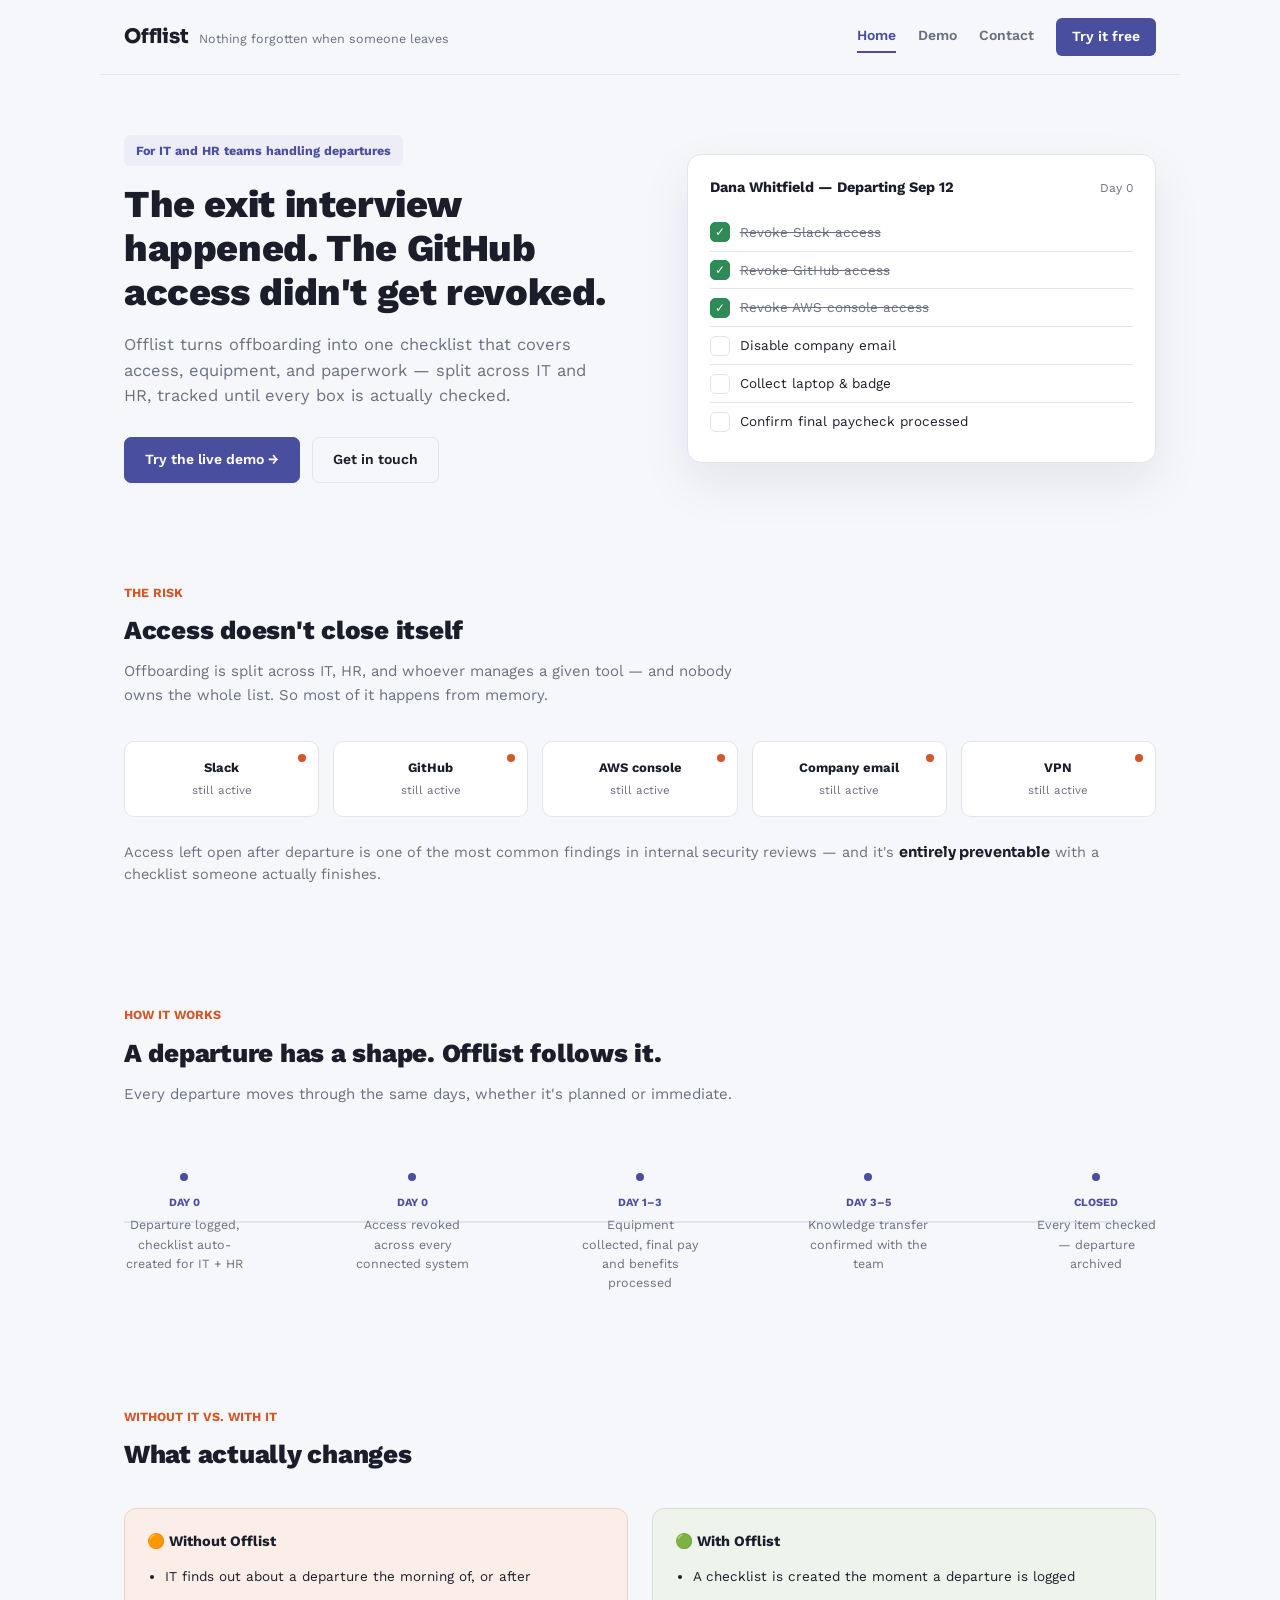
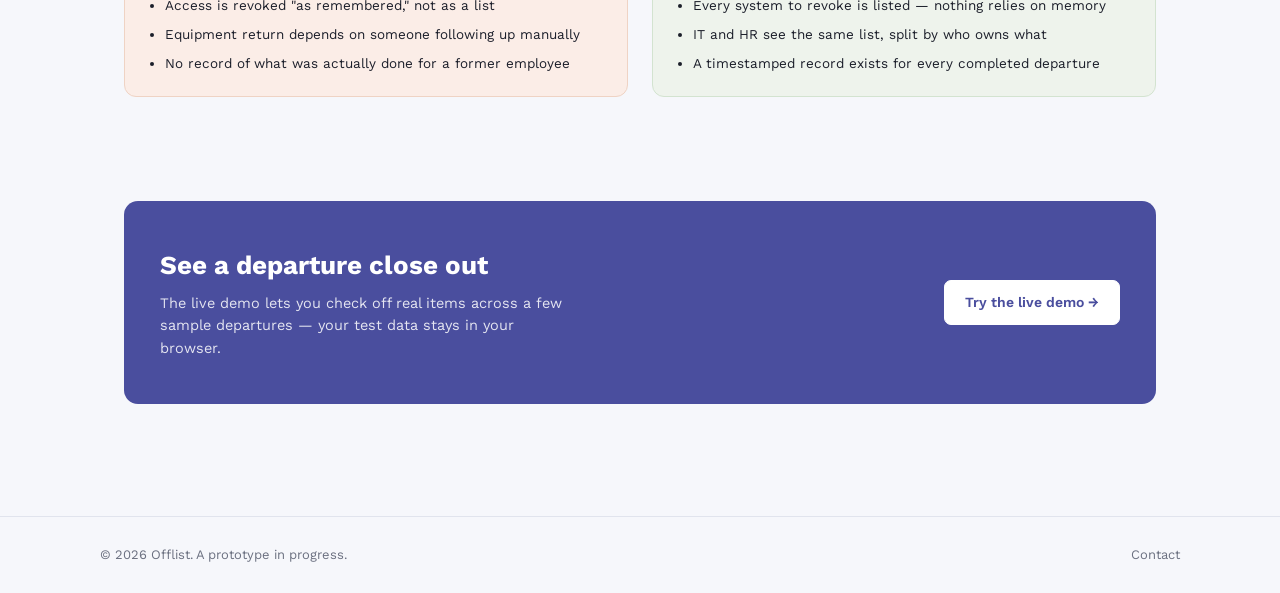
==== index.html @ 338e1a88 "tranfer project file from initial dev environment(my phone)." ====
<!doctype html>
<html lang="en">
<head>
<meta charset="UTF-8" />
<meta name="viewport" content="width=device-width, initial-scale=1.0" />
<title>Offlist — Nothing forgotten when someone leaves</title>
<link rel="stylesheet" href="styles.css" />
<style>
  @media (prefers-reduced-motion: reduce){ .tick-item, .risk-dot{ animation:none !important; opacity:1 !important; } }

  .hero{max-width:1080px; margin:0 auto; padding:60px 24px 48px; display:grid; grid-template-columns:1.05fr 0.95fr; gap:44px; align-items:center;}
  .hero-eyebrow{display:inline-flex; align-items:center; gap:8px; font-size:12.5px; font-weight:700; color:var(--indigo); background:var(--surface-dim); padding:6px 12px; border-radius:6px; margin-bottom:16px;}
  .hero h1{font-size:38px; font-weight:800; line-height:1.16; margin:0 0 18px; letter-spacing:-0.01em;}
  .hero p.lead{font-size:16.5px; color:var(--muted); max-width:48ch; margin:0 0 28px;}
  .hero .actions{display:flex; gap:12px; flex-wrap:wrap;}

  /* animated checklist card */
  .check-card{border:1px solid var(--border); border-radius:14px; background:var(--surface); box-shadow:0 20px 50px rgba(27,30,42,0.08); padding:22px;}
  .check-card .cc-head{display:flex; justify-content:space-between; align-items:center; margin-bottom:14px;}
  .check-card .cc-name{font-weight:700; font-size:14.5px;}
  .check-card .cc-day{font-size:12px; color:var(--muted);}
  .tick-item{display:flex; align-items:center; gap:10px; padding:8px 0; border-bottom:1px solid var(--border); opacity:0; animation:fadeCheck 0.4s ease forwards;}
  .tick-item:last-child{border-bottom:none;}
  .tick-box{width:20px; height:20px; border-radius:5px; border:1.5px solid var(--border); display:flex; align-items:center; justify-content:center; flex-shrink:0; font-size:12px; color:#fff;}
  .tick-item.done .tick-box{background:var(--green); border-color:var(--green);}
  .tick-label{font-size:13.5px;}
  .tick-item.done .tick-label{color:var(--muted); text-decoration:line-through;}
  @keyframes fadeCheck{ from{ opacity:0; transform:translateY(4px);} to{ opacity:1; transform:translateY(0);} }

  section{max-width:1080px; margin:0 auto; padding:52px 24px;}
  .section-head{max-width:62ch; margin-bottom:34px;}
  .section-head .kicker{font-size:12.5px; font-weight:700; color:var(--rust); margin-bottom:8px;}
  .section-head h2{font-size:26px; font-weight:800; margin:0 0 10px; letter-spacing:-0.01em;}
  .section-head p{color:var(--muted); font-size:15px; margin:0;}

  /* risk row */
  .risk-row{display:flex; gap:14px; flex-wrap:wrap;}
  .risk-item{flex:1; min-width:130px; border:1px solid var(--border); background:var(--surface); border-radius:10px; padding:16px; text-align:center; position:relative;}
  .risk-dot{width:8px; height:8px; border-radius:50%; background:var(--rust); position:absolute; top:12px; right:12px; animation:riskPulse 1.8s ease-in-out infinite;}
  @keyframes riskPulse{ 0%,100%{ opacity:1; transform:scale(1);} 50%{ opacity:0.4; transform:scale(1.3);} }
  .risk-item .sys{font-size:13px; font-weight:700; margin-bottom:4px;}
  .risk-item .sys-note{font-size:11.5px; color:var(--muted);}
  .risk-stat{margin-top:24px; font-size:14.5px; color:var(--muted);}
  .risk-stat strong{color:var(--ink); font-family:'Sora',sans-serif;}

  /* day timeline */
  .day-timeline{position:relative; padding:30px 0 10px; margin-top:10px;}
  .day-line{position:absolute; left:0; right:0; top:50%; height:2px; background:var(--border);}
  .day-track{display:flex; justify-content:space-between; position:relative;}
  .day-node{display:flex; flex-direction:column; align-items:center; width:120px; text-align:center;}
  .day-node .dot{width:14px; height:14px; border-radius:50%; background:var(--indigo); border:3px solid var(--bg); position:relative; z-index:1; margin-bottom:10px;}
  .day-node .d-label{font-size:11px; font-weight:700; color:var(--indigo); margin-bottom:4px;}
  .day-node .d-text{font-size:12.5px; color:var(--muted);}

  /* with/without */
  .contrast{display:grid; grid-template-columns:1fr 1fr; gap:24px;}
  .contrast-col{border-radius:12px; padding:22px;}
  .contrast-col.without{background:#FBEDE7; border:1px solid #EFD3C4;}
  .contrast-col.with{background:#EEF3EC; border:1px solid #D3E3D0;}
  .contrast-col h3{font-size:14.5px; margin:0 0 12px;}
  .contrast-col ul{margin:0; padding-left:18px; font-size:13.5px; color:var(--ink); display:flex; flex-direction:column; gap:8px;}

  .cta-block{background:var(--indigo); color:#fff; border-radius:14px; padding:44px 36px; display:flex; align-items:center; justify-content:space-between; gap:24px; flex-wrap:wrap;}
  .cta-block h2{font-size:26px; margin:0 0 8px;}
  .cta-block p{margin:0; opacity:0.85; font-size:14.5px; max-width:46ch;}
  .cta-block .btn-primary{background:#fff; color:var(--indigo); border-color:#fff;}
  .cta-block .btn-primary:hover{background:var(--surface-dim);}

  @media (max-width:800px){
    .hero{grid-template-columns:1fr;}
    .hero h1{font-size:29px;}
    .contrast{grid-template-columns:1fr;}
    .day-track{flex-wrap:wrap; gap:20px;}
    .day-line{display:none;}
    .day-node{width:auto;}
    .cta-block{flex-direction:column; align-items:flex-start;}
  }
</style>
</head>
<body>

<nav class="site-nav">
  <div class="brand"><span class="brand-name">Offlist</span><span class="brand-sub">Nothing forgotten when someone leaves</span></div>
  <div class="links">
    <a href="index.html" class="active">Home</a>
    <a href="app.html">Demo</a>
    <a href="contact.html">Contact</a>
    <a href="app.html" class="cta">Try it free</a>
  </div>
</nav>

<div class="hero">
  <div>
    <div class="hero-eyebrow">For IT and HR teams handling departures</div>
    <h1>The exit interview happened. The GitHub access didn't get revoked.</h1>
    <p class="lead">Offlist turns offboarding into one checklist that covers access, equipment, and paperwork — split across IT and HR, tracked until every box is actually checked.</p>
    <div class="actions">
      <a href="app.html" class="btn btn-primary">Try the live demo →</a>
      <a href="contact.html" class="btn btn-outline">Get in touch</a>
    </div>
  </div>

  <div class="check-card">
    <div class="cc-head"><span class="cc-name">Dana Whitfield — Departing Sep 12</span><span class="cc-day">Day 0</span></div>
    <div id="tickList"></div>
  </div>
</div>

<section id="problem">
  <div class="section-head">
    <div class="kicker">THE RISK</div>
    <h2>Access doesn't close itself</h2>
    <p>Offboarding is split across IT, HR, and whoever manages a given tool — and nobody owns the whole list. So most of it happens from memory.</p>
  </div>
  <div class="risk-row">
    <div class="risk-item"><span class="risk-dot"></span><div class="sys">Slack</div><div class="sys-note">still active</div></div>
    <div class="risk-item"><span class="risk-dot"></span><div class="sys">GitHub</div><div class="sys-note">still active</div></div>
    <div class="risk-item"><span class="risk-dot"></span><div class="sys">AWS console</div><div class="sys-note">still active</div></div>
    <div class="risk-item"><span class="risk-dot"></span><div class="sys">Company email</div><div class="sys-note">still active</div></div>
    <div class="risk-item"><span class="risk-dot"></span><div class="sys">VPN</div><div class="sys-note">still active</div></div>
  </div>
  <p class="risk-stat">Access left open after departure is one of the most common findings in internal security reviews — and it's <strong>entirely preventable</strong> with a checklist someone actually finishes.</p>
</section>

<section id="timeline">
  <div class="section-head">
    <div class="kicker">HOW IT WORKS</div>
    <h2>A departure has a shape. Offlist follows it.</h2>
    <p>Every departure moves through the same days, whether it's planned or immediate.</p>
  </div>
  <div class="day-timeline">
    <div class="day-line"></div>
    <div class="day-track">
      <div class="day-node"><div class="dot"></div><div class="d-label">DAY 0</div><div class="d-text">Departure logged, checklist auto-created for IT + HR</div></div>
      <div class="day-node"><div class="dot"></div><div class="d-label">DAY 0</div><div class="d-text">Access revoked across every connected system</div></div>
      <div class="day-node"><div class="dot"></div><div class="d-label">DAY 1–3</div><div class="d-text">Equipment collected, final pay and benefits processed</div></div>
      <div class="day-node"><div class="dot"></div><div class="d-label">DAY 3–5</div><div class="d-text">Knowledge transfer confirmed with the team</div></div>
      <div class="day-node"><div class="dot"></div><div class="d-label">CLOSED</div><div class="d-text">Every item checked — departure archived</div></div>
    </div>
  </div>
</section>

<section id="contrast">
  <div class="section-head">
    <div class="kicker">WITHOUT IT VS. WITH IT</div>
    <h2>What actually changes</h2>
  </div>
  <div class="contrast">
    <div class="contrast-col without">
      <h3>🟠 Without Offlist</h3>
      <ul>
        <li>IT finds out about a departure the morning of, or after</li>
        <li>Access is revoked "as remembered," not as a list</li>
        <li>Equipment return depends on someone following up manually</li>
        <li>No record of what was actually done for a former employee</li>
      </ul>
    </div>
    <div class="contrast-col with">
      <h3>🟢 With Offlist</h3>
      <ul>
        <li>A checklist is created the moment a departure is logged</li>
        <li>Every system to revoke is listed — nothing relies on memory</li>
        <li>IT and HR see the same list, split by who owns what</li>
        <li>A timestamped record exists for every completed departure</li>
      </ul>
    </div>
  </div>
</section>

<section id="cta">
  <div class="cta-block">
    <div>
      <h2>See a departure close out</h2>
      <p>The live demo lets you check off real items across a few sample departures — your test data stays in your browser.</p>
    </div>
    <a href="app.html" class="btn btn-primary">Try the live demo →</a>
  </div>
</section>

<footer class="site-footer">
  <div class="inner"><span>© 2026 Offlist. A prototype in progress.</span><span><a href="contact.html">Contact</a></span></div>
</footer>

<script>
  const items = [
    { label:"Revoke Slack access", done:true },
    { label:"Revoke GitHub access", done:true },
    { label:"Revoke AWS console access", done:true },
    { label:"Disable company email", done:false },
    { label:"Collect laptop & badge", done:false },
    { label:"Confirm final paycheck processed", done:false },
  ];
  const list = document.getElementById('tickList');
  list.innerHTML = items.map((it,i) => `
    <div class="tick-item ${it.done?'done':''}" style="animation-delay:${i*0.12}s">
      <div class="tick-box">${it.done ? '✓' : ''}</div>
      <div class="tick-label">${it.label}</div>
    </div>
  `).join('');
</script>

</body>
</html>
---- styles.css ----
@import url('https://fonts.googleapis.com/css2?family=Sora:wght@500;600;700;800&family=Work+Sans:wght@400;500;600;700&display=swap');

:root{
  --bg:#F6F7FB; --surface:#FFFFFF; --surface-dim:#ECEDF6;
  --ink:#1B1E2A; --muted:#6B7080; --border:#E1E4ED;
  --indigo:#4A4E9E; --indigo-deep:#34386F; --rust:#D2572B; --green:#2E8B57;
}
*{box-sizing:border-box;}
body{margin:0; font-family:'Work Sans',sans-serif; background:var(--bg); color:var(--ink); line-height:1.55;}
.display{font-family:'Sora',sans-serif;}
a{color:inherit;}

.site-nav{
  display:flex; align-items:center; justify-content:space-between; gap:16px;
  padding:18px 24px; border-bottom:1px solid var(--border);
  max-width:1080px; margin:0 auto; flex-wrap:wrap;
}
.site-nav .brand{display:flex; align-items:baseline; gap:10px;}
.site-nav .brand-name{font-family:'Sora',sans-serif; font-size:20px; font-weight:800; letter-spacing:-0.01em;}
.site-nav .brand-sub{font-size:12.5px; color:var(--muted);}
.site-nav .links{display:flex; align-items:center; gap:22px; font-size:14px; font-weight:600;}
.site-nav .links a{text-decoration:none; color:var(--muted); padding:4px 0; border-bottom:2px solid transparent;}
.site-nav .links a.active, .site-nav .links a:hover{color:var(--indigo); border-bottom-color:var(--indigo);}
.site-nav .links a.cta{background:var(--indigo); color:#fff; padding:8px 16px; border-radius:6px; border-bottom:none;}
.site-nav .links a.cta:hover{opacity:0.92; color:#fff;}

footer.site-footer{border-top:1px solid var(--border); margin-top:60px; padding:28px 24px;}
footer.site-footer .inner{max-width:1080px; margin:0 auto; display:flex; justify-content:space-between; align-items:center; flex-wrap:wrap; gap:12px; font-size:13px; color:var(--muted);}
footer.site-footer a{text-decoration:none; color:var(--muted);}
footer.site-footer a:hover{color:var(--indigo);}

.btn{font-family:'Work Sans',sans-serif; font-size:14px; font-weight:600; border-radius:7px; padding:11px 20px; cursor:pointer; border:1px solid var(--border); background:var(--surface); color:var(--ink); display:inline-flex; align-items:center; gap:8px; text-decoration:none;}
.btn-primary{background:var(--indigo); border-color:var(--indigo); color:#fff;}
.btn-primary:hover{background:var(--indigo-deep);}
.btn-outline{background:transparent;}
.btn-outline:hover{background:var(--surface-dim);}

@media (max-width:640px){
  .site-nav .links{gap:14px; font-size:13px;}
}
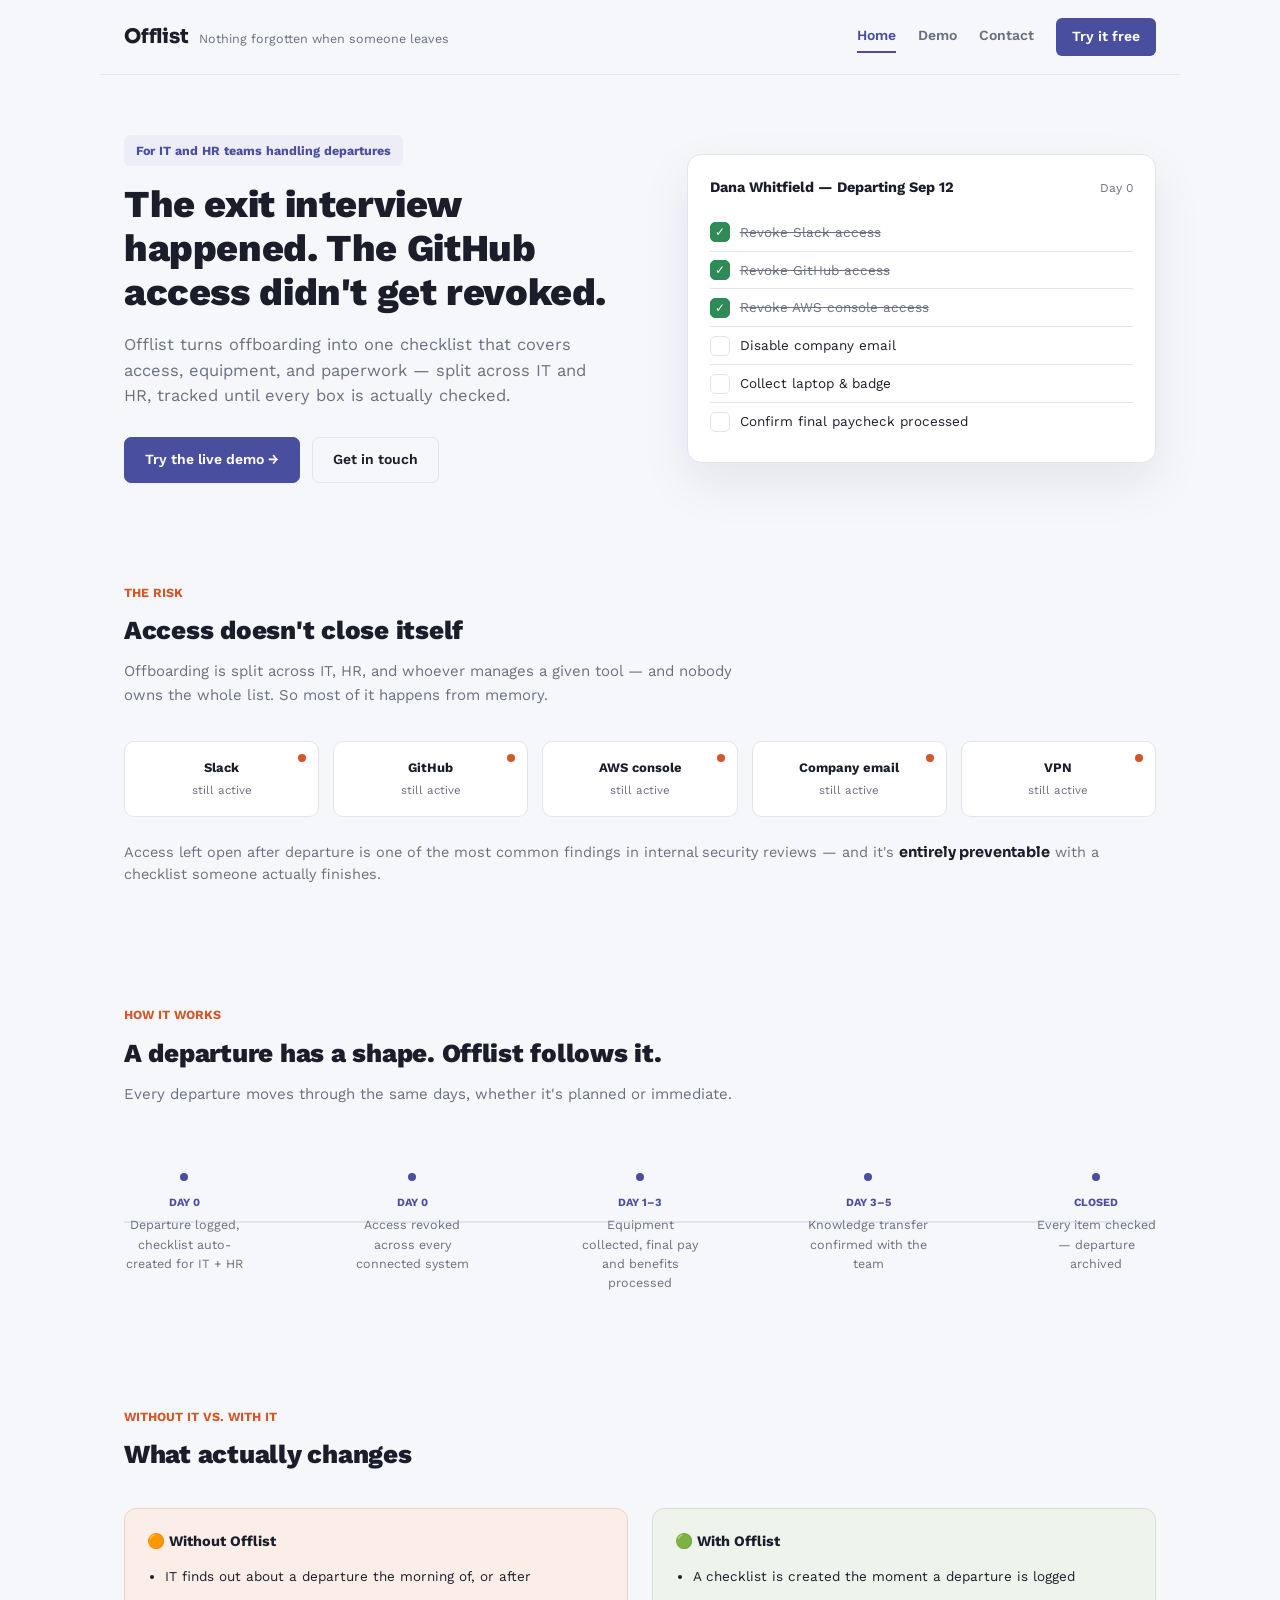
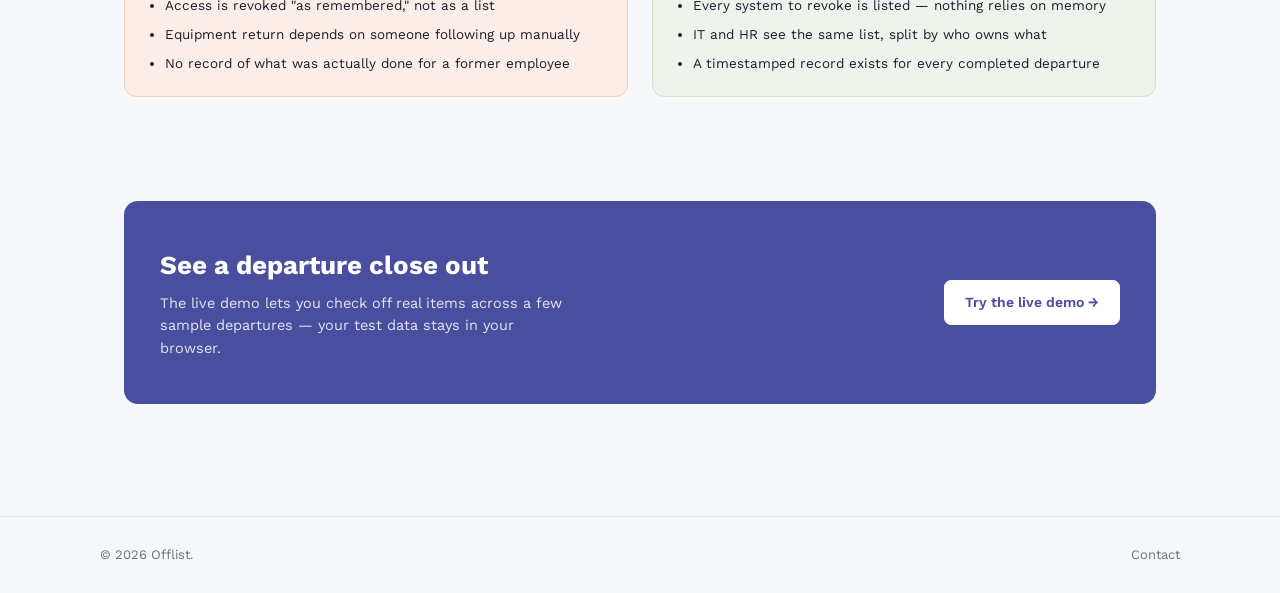
==== commit 2927b0be: "Remove the texts prototype" ====
--- a/index.html
+++ b/index.html
@@ -178,7 +178,7 @@
 </section>
 
 <footer class="site-footer">
-  <div class="inner"><span>© 2026 Offlist. A prototype in progress.</span><span><a href="contact.html">Contact</a></span></div>
+  <div class="inner"><span>© 2026 Offlist.</span><span><a href="contact.html">Contact</a></span></div>
 </footer>
 
 <script>
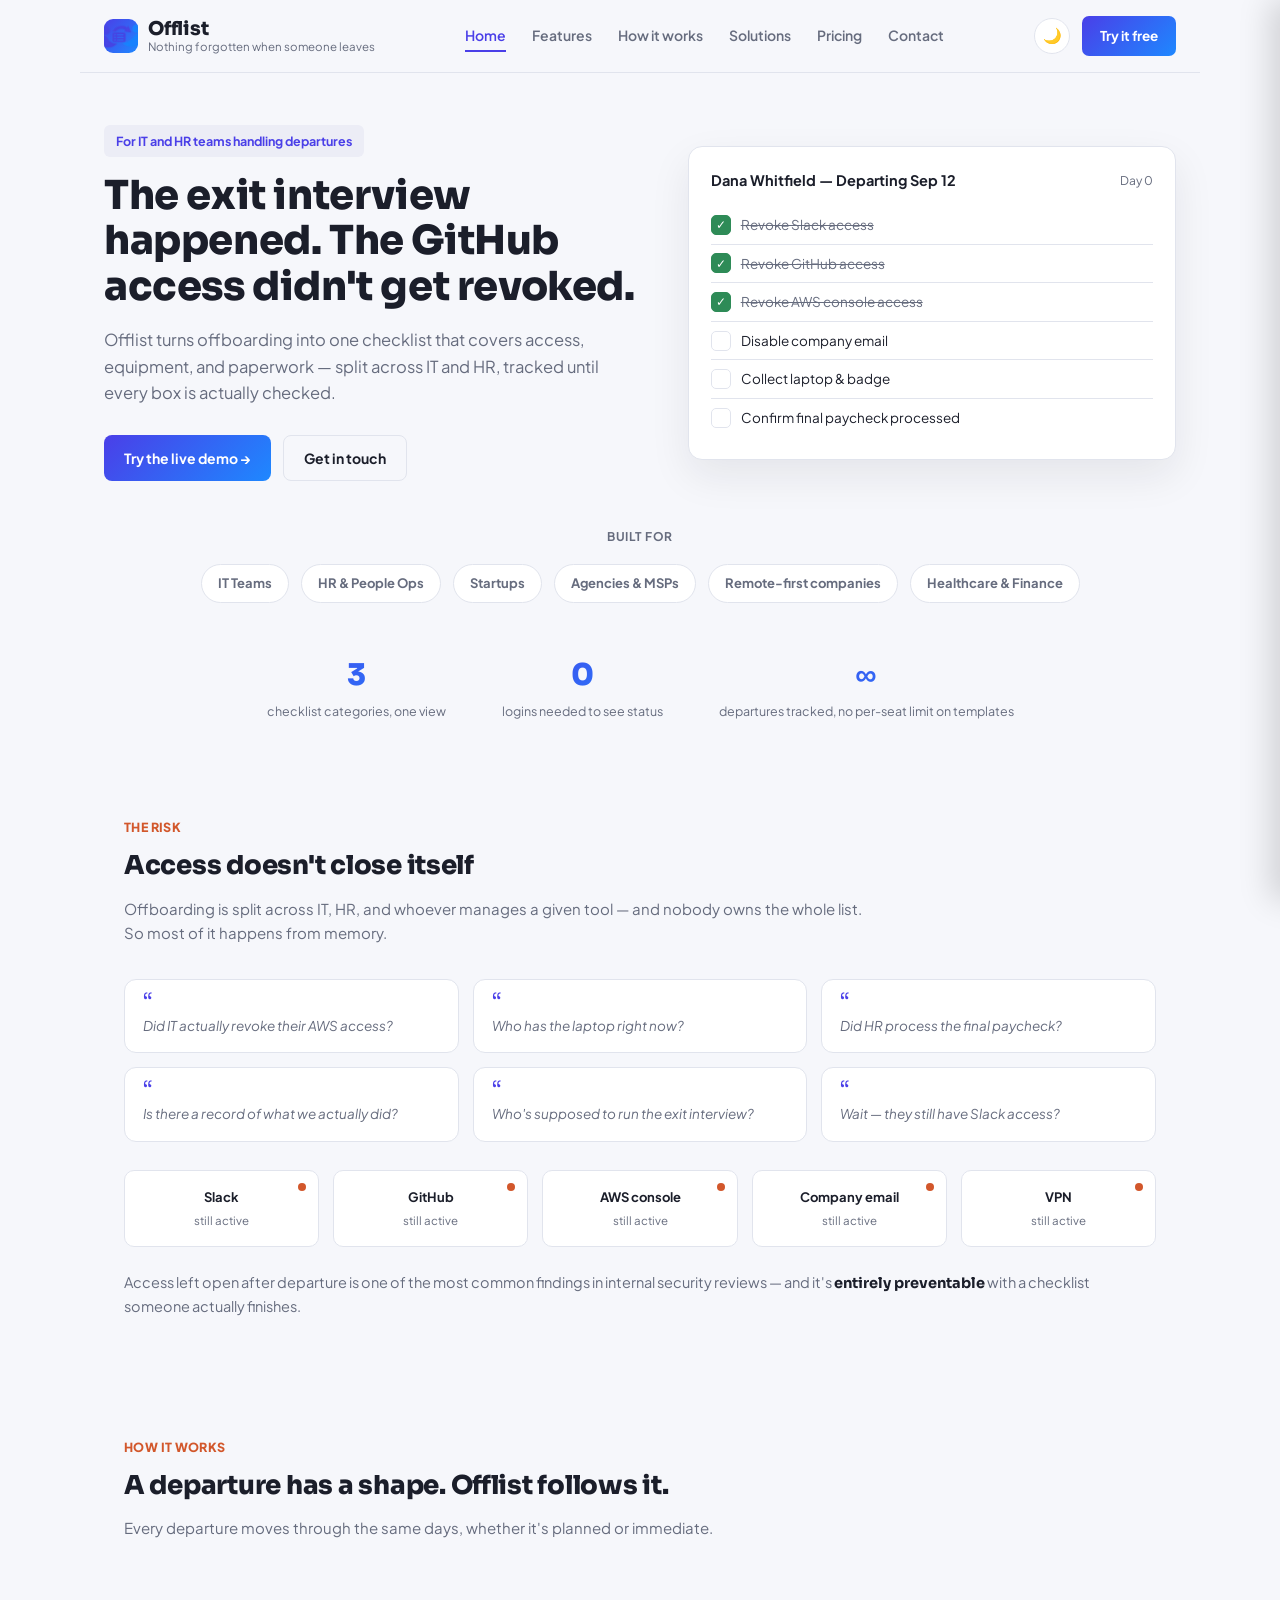
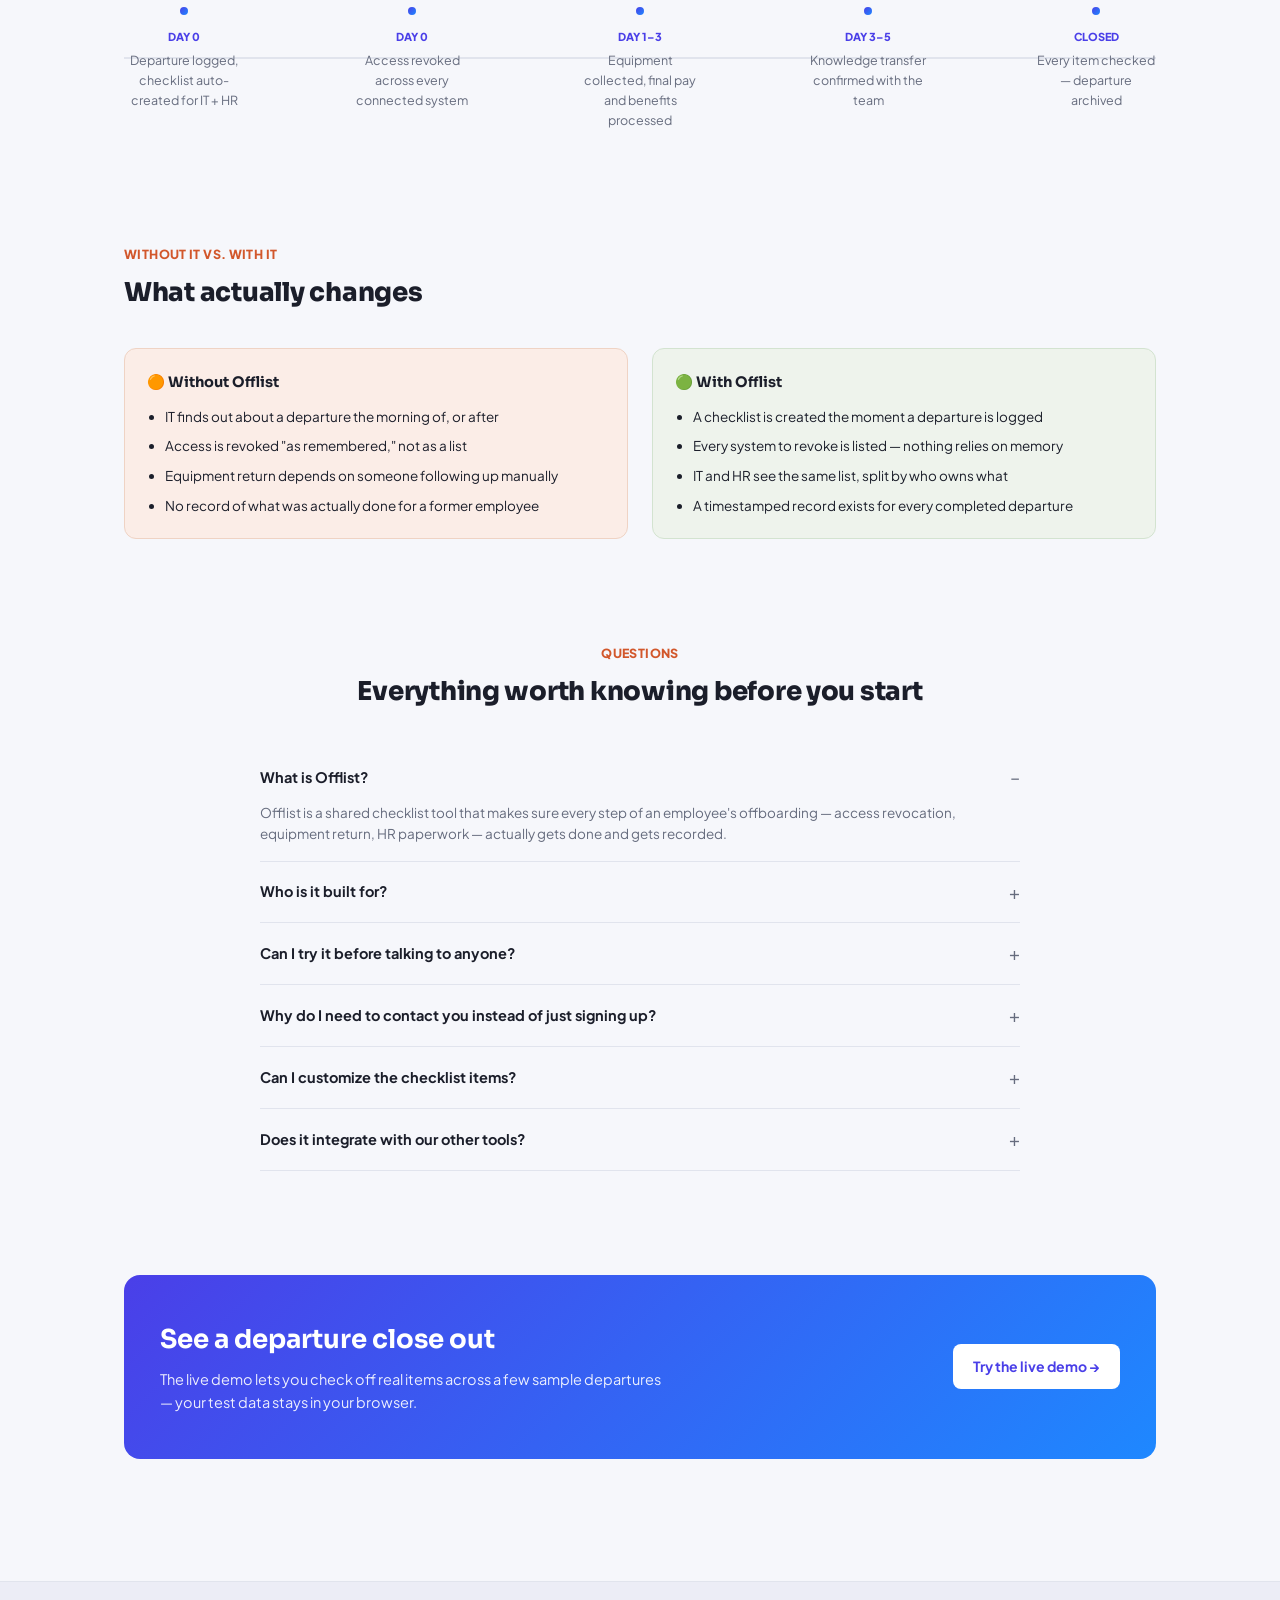
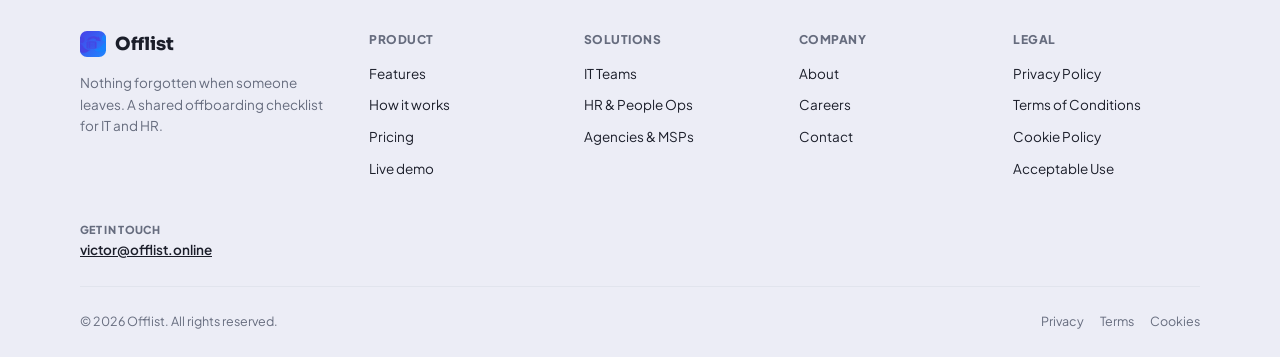
==== commit 29edd4dd: "Change website design structure." ====
--- a/index.html
+++ b/index.html
@@ -4,18 +4,19 @@
 <meta charset="UTF-8" />
 <meta name="viewport" content="width=device-width, initial-scale=1.0" />
 <title>Offlist — Nothing forgotten when someone leaves</title>
+<meta name="description" content="Offlist turns employee offboarding into one shared checklist for IT and HR — access, equipment, and paperwork, tracked until every box is checked." />
+<link rel="icon" href="assets/logo.png" />
 <link rel="stylesheet" href="styles.css" />
 <style>
   @media (prefers-reduced-motion: reduce){ .tick-item, .risk-dot{ animation:none !important; opacity:1 !important; } }
 
-  .hero{max-width:1080px; margin:0 auto; padding:60px 24px 48px; display:grid; grid-template-columns:1.05fr 0.95fr; gap:44px; align-items:center;}
+  .hero{max-width:1120px; margin:0 auto; padding:52px 24px 40px; display:grid; grid-template-columns:1.05fr 0.95fr; gap:44px; align-items:center;}
   .hero-eyebrow{display:inline-flex; align-items:center; gap:8px; font-size:12.5px; font-weight:700; color:var(--indigo); background:var(--surface-dim); padding:6px 12px; border-radius:6px; margin-bottom:16px;}
-  .hero h1{font-size:38px; font-weight:800; line-height:1.16; margin:0 0 18px; letter-spacing:-0.01em;}
+  .hero h1{font-family:'Sora',sans-serif; font-size:40px; font-weight:800; line-height:1.14; margin:0 0 18px; letter-spacing:-0.01em;}
   .hero p.lead{font-size:16.5px; color:var(--muted); max-width:48ch; margin:0 0 28px;}
   .hero .actions{display:flex; gap:12px; flex-wrap:wrap;}
 
-  /* animated checklist card */
-  .check-card{border:1px solid var(--border); border-radius:14px; background:var(--surface); box-shadow:0 20px 50px rgba(27,30,42,0.08); padding:22px;}
+  .check-card{border:1px solid var(--border); border-radius:14px; background:var(--surface); box-shadow:var(--shadow); padding:22px;}
   .check-card .cc-head{display:flex; justify-content:space-between; align-items:center; margin-bottom:14px;}
   .check-card .cc-name{font-weight:700; font-size:14.5px;}
   .check-card .cc-day{font-size:12px; color:var(--muted);}
@@ -27,13 +28,6 @@
   .tick-item.done .tick-label{color:var(--muted); text-decoration:line-through;}
   @keyframes fadeCheck{ from{ opacity:0; transform:translateY(4px);} to{ opacity:1; transform:translateY(0);} }
 
-  section{max-width:1080px; margin:0 auto; padding:52px 24px;}
-  .section-head{max-width:62ch; margin-bottom:34px;}
-  .section-head .kicker{font-size:12.5px; font-weight:700; color:var(--rust); margin-bottom:8px;}
-  .section-head h2{font-size:26px; font-weight:800; margin:0 0 10px; letter-spacing:-0.01em;}
-  .section-head p{color:var(--muted); font-size:15px; margin:0;}
-
-  /* risk row */
   .risk-row{display:flex; gap:14px; flex-wrap:wrap;}
   .risk-item{flex:1; min-width:130px; border:1px solid var(--border); background:var(--surface); border-radius:10px; padding:16px; text-align:center; position:relative;}
   .risk-dot{width:8px; height:8px; border-radius:50%; background:var(--rust); position:absolute; top:12px; right:12px; animation:riskPulse 1.8s ease-in-out infinite;}
@@ -43,28 +37,30 @@
   .risk-stat{margin-top:24px; font-size:14.5px; color:var(--muted);}
   .risk-stat strong{color:var(--ink); font-family:'Sora',sans-serif;}
 
-  /* day timeline */
   .day-timeline{position:relative; padding:30px 0 10px; margin-top:10px;}
   .day-line{position:absolute; left:0; right:0; top:50%; height:2px; background:var(--border);}
   .day-track{display:flex; justify-content:space-between; position:relative;}
   .day-node{display:flex; flex-direction:column; align-items:center; width:120px; text-align:center;}
-  .day-node .dot{width:14px; height:14px; border-radius:50%; background:var(--indigo); border:3px solid var(--bg); position:relative; z-index:1; margin-bottom:10px;}
-  .day-node .d-label{font-size:11px; font-weight:700; color:var(--indigo); margin-bottom:4px;}
+  .day-node .dot{width:14px; height:14px; border-radius:50%; background:var(--grad); border:3px solid var(--bg); position:relative; z-index:1; margin-bottom:10px;}
+  .day-node .d-label{font-size:11px; font-weight:800; color:var(--indigo); margin-bottom:4px;}
   .day-node .d-text{font-size:12.5px; color:var(--muted);}
 
-  /* with/without */
   .contrast{display:grid; grid-template-columns:1fr 1fr; gap:24px;}
   .contrast-col{border-radius:12px; padding:22px;}
-  .contrast-col.without{background:#FBEDE7; border:1px solid #EFD3C4;}
+  .contrast-col.without{background:#FBEDE7;}
+  :root[data-theme="dark"] .contrast-col.without{background:#2E1F19;}
+  .contrast-col.without{border:1px solid #EFD3C4;}
+  :root[data-theme="dark"] .contrast-col.without{border-color:#4A3225;}
   .contrast-col.with{background:#EEF3EC; border:1px solid #D3E3D0;}
-  .contrast-col h3{font-size:14.5px; margin:0 0 12px;}
+  :root[data-theme="dark"] .contrast-col.with{background:#1B2A20; border-color:#2E4536;}
+  .contrast-col h3{font-family:'Sora',sans-serif; font-size:14.5px; margin:0 0 12px;}
   .contrast-col ul{margin:0; padding-left:18px; font-size:13.5px; color:var(--ink); display:flex; flex-direction:column; gap:8px;}
 
-  .cta-block{background:var(--indigo); color:#fff; border-radius:14px; padding:44px 36px; display:flex; align-items:center; justify-content:space-between; gap:24px; flex-wrap:wrap;}
-  .cta-block h2{font-size:26px; margin:0 0 8px;}
-  .cta-block p{margin:0; opacity:0.85; font-size:14.5px; max-width:46ch;}
-  .cta-block .btn-primary{background:#fff; color:var(--indigo); border-color:#fff;}
-  .cta-block .btn-primary:hover{background:var(--surface-dim);}
+  .cta-block{background:var(--grad); color:#fff; border-radius:16px; padding:44px 36px; display:flex; align-items:center; justify-content:space-between; gap:24px; flex-wrap:wrap;}
+  .cta-block h2{font-family:'Sora',sans-serif; font-size:26px; margin:0 0 8px;}
+  .cta-block p{margin:0; opacity:0.9; font-size:14.5px; max-width:46ch;}
+  .cta-block .btn-primary{background:#fff; color:var(--indigo); border:none;}
+  .cta-block .btn-primary:hover{opacity:0.92;}
 
   @media (max-width:800px){
     .hero{grid-template-columns:1fr;}
@@ -80,14 +76,40 @@
 <body>
 
 <nav class="site-nav">
-  <div class="brand"><span class="brand-name">Offlist</span><span class="brand-sub">Nothing forgotten when someone leaves</span></div>
-  <div class="links">
+  <a href="index.html" class="brand">
+    <span class="brand-mark"><img src="assets/logo.png" alt="Offlist logo" /></span>
+    <span class="brand-text"><span class="brand-name">Offlist</span><span class="brand-sub">Nothing forgotten when someone leaves</span></span>
+  </a>
+  <div class="nav-links-desktop">
     <a href="index.html" class="active">Home</a>
-    <a href="app.html">Demo</a>
+    <a href="index.html#features">Features</a>
+    <a href="index.html#how">How it works</a>
+    <a href="solutions.html">Solutions</a>
+    <a href="pricing.html">Pricing</a>
     <a href="contact.html">Contact</a>
-    <a href="app.html" class="cta">Try it free</a>
+  </div>
+  <div class="nav-right">
+    <button class="theme-toggle" id="themeToggle" aria-label="Toggle dark mode">🌙</button>
+    <a href="app.html" class="nav-cta">Try it free</a>
+    <button class="hamburger" id="hamburgerBtn" aria-label="Open menu">☰</button>
   </div>
 </nav>
+
+<div class="side-nav-overlay" id="sideNavOverlay"></div>
+<div class="side-nav" id="sideNav">
+  <div class="side-nav-head">
+    <span class="brand-name display">Menu</span>
+    <button class="side-nav-close" id="sideNavClose">✕</button>
+  </div>
+  <a href="index.html" class="active">Home</a>
+  <a href="index.html#features">Features</a>
+  <a href="index.html#how">How it works</a>
+  <a href="solutions.html">Solutions</a>
+  <a href="pricing.html">Pricing</a>
+  <a href="app.html">Live demo</a>
+  <a href="contact.html">Contact</a>
+  <a href="app.html" class="side-nav-cta">Try it free</a>
+</div>
 
 <div class="hero">
   <div>
@@ -106,13 +128,41 @@
   </div>
 </div>
 
-<section id="problem">
+<div class="logos-strip">
+  <div class="ls-label">BUILT FOR</div>
+  <div class="logos-row">
+    <span>IT Teams</span>
+    <span>HR &amp; People Ops</span>
+    <span>Startups</span>
+    <span>Agencies &amp; MSPs</span>
+    <span>Remote-first companies</span>
+    <span>Healthcare &amp; Finance</span>
+  </div>
+</div>
+
+<div class="stat-strip">
+  <div><div class="s-num">3</div><div class="s-label">checklist categories, one view</div></div>
+  <div><div class="s-num">0</div><div class="s-label">logins needed to see status</div></div>
+  <div><div class="s-num">∞</div><div class="s-label">departures tracked, no per-seat limit on templates</div></div>
+</div>
+
+<section id="features">
   <div class="section-head">
     <div class="kicker">THE RISK</div>
     <h2>Access doesn't close itself</h2>
     <p>Offboarding is split across IT, HR, and whoever manages a given tool — and nobody owns the whole list. So most of it happens from memory.</p>
   </div>
-  <div class="risk-row">
+
+  <div class="quote-grid">
+    <div class="quote-bubble">Did IT actually revoke their AWS access?</div>
+    <div class="quote-bubble">Who has the laptop right now?</div>
+    <div class="quote-bubble">Did HR process the final paycheck?</div>
+    <div class="quote-bubble">Is there a record of what we actually did?</div>
+    <div class="quote-bubble">Who's supposed to run the exit interview?</div>
+    <div class="quote-bubble">Wait — they still have Slack access?</div>
+  </div>
+
+  <div class="risk-row" style="margin-top:28px;">
     <div class="risk-item"><span class="risk-dot"></span><div class="sys">Slack</div><div class="sys-note">still active</div></div>
     <div class="risk-item"><span class="risk-dot"></span><div class="sys">GitHub</div><div class="sys-note">still active</div></div>
     <div class="risk-item"><span class="risk-dot"></span><div class="sys">AWS console</div><div class="sys-note">still active</div></div>
@@ -122,7 +172,7 @@
   <p class="risk-stat">Access left open after departure is one of the most common findings in internal security reviews — and it's <strong>entirely preventable</strong> with a checklist someone actually finishes.</p>
 </section>
 
-<section id="timeline">
+<section id="how">
   <div class="section-head">
     <div class="kicker">HOW IT WORKS</div>
     <h2>A departure has a shape. Offlist follows it.</h2>
@@ -167,6 +217,39 @@
   </div>
 </section>
 
+<section id="faq">
+  <div class="section-head center">
+    <div class="kicker">QUESTIONS</div>
+    <h2>Everything worth knowing before you start</h2>
+  </div>
+  <div class="faq-list">
+    <details class="faq-item" open>
+      <summary>What is Offlist?</summary>
+      <p>Offlist is a shared checklist tool that makes sure every step of an employee's offboarding — access revocation, equipment return, HR paperwork — actually gets done and gets recorded.</p>
+    </details>
+    <details class="faq-item">
+      <summary>Who is it built for?</summary>
+      <p>IT teams and HR/People Ops teams who currently split offboarding across email, memory, and separate spreadsheets — plus agencies and MSPs who manage offboarding for multiple client organizations.</p>
+    </details>
+    <details class="faq-item">
+      <summary>Can I try it before talking to anyone?</summary>
+      <p>Yes — the live demo is open to everyone, no account needed. Test it with sample departures right now.</p>
+    </details>
+    <details class="faq-item">
+      <summary>Why do I need to contact you instead of just signing up?</summary>
+      <p>We set up every paid workspace personally so your checklist templates and team roles are configured correctly from day one, rather than leaving you to figure it out alone. It takes one short conversation.</p>
+    </details>
+    <details class="faq-item">
+      <summary>Can I customize the checklist items?</summary>
+      <p>Yes. Templates are fully editable — add, remove, or reorder items per category, and every new departure picks up your current template.</p>
+    </details>
+    <details class="faq-item">
+      <summary>Does it integrate with our other tools?</summary>
+      <p>Offlist is currently a standalone checklist and audit trail. Direct integrations with identity providers and ticketing tools are on our roadmap — ask us about your specific stack.</p>
+    </details>
+  </div>
+</section>
+
 <section id="cta">
   <div class="cta-block">
     <div>
@@ -178,9 +261,57 @@
 </section>
 
 <footer class="site-footer">
-  <div class="inner"><span>© 2026 Offlist.</span><span><a href="contact.html">Contact</a></span></div>
+  <div class="footer-top">
+    <div>
+      <div class="f-brand-name">
+        <span class="brand-mark" style="width:26px;height:26px;border-radius:7px;"><img src="assets/logo.png" alt="" /></span>
+        Offlist
+      </div>
+      <p class="f-tagline">Nothing forgotten when someone leaves. A shared offboarding checklist for IT and HR.</p>
+    </div>
+    <div class="f-col">
+      <h4>Product</h4>
+      <a href="index.html#features">Features</a>
+      <a href="index.html#how">How it works</a>
+      <a href="pricing.html">Pricing</a>
+      <a href="app.html">Live demo</a>
+    </div>
+    <div class="f-col">
+      <h4>Solutions</h4>
+      <a href="solutions.html#it">IT Teams</a>
+      <a href="solutions.html#hr">HR &amp; People Ops</a>
+      <a href="solutions.html#agencies">Agencies &amp; MSPs</a>
+    </div>
+    <div class="f-col">
+      <h4>Company</h4>
+      <a href="about.html">About</a>
+      <a href="about.html#careers">Careers</a>
+      <a href="contact.html">Contact</a>
+    </div>
+    <div class="f-col">
+      <h4>Legal</h4>
+      <a href="privacy.html">Privacy Policy</a>
+      <a href="terms.html">Terms of Conditions</a>
+      <a href="cookies.html">Cookie Policy</a>
+      <a href="acceptable-use.html">Acceptable Use</a>
+    </div>
+  </div>
+  <div style="max-width:1120px; margin:0 auto 26px;">
+    <div class="f-contact-name">GET IN TOUCH</div>
+    <a class="f-contact-email" href="mailto:victor@offlist.online">victor@offlist.online</a>
+  </div>
+  <div class="footer-bottom">
+    <span>© 2026 Offlist. All rights reserved.</span>
+    <span class="legal-links">
+      <a href="privacy.html">Privacy</a>
+      <a href="terms.html">Terms</a>
+      <a href="cookies.html">Cookies</a>
+    </span>
+  </div>
 </footer>
 
+<script src="site.js"></script>
+<script src="cookie-consent.js"></script>
 <script>
   const items = [
     { label:"Revoke Slack access", done:true },
--- a/styles.css
+++ b/styles.css
@@ -1,40 +1,196 @@
-@import url('https://fonts.googleapis.com/css2?family=Sora:wght@500;600;700;800&family=Work+Sans:wght@400;500;600;700&display=swap');
+@import url('https://fonts.googleapis.com/css2?family=Sora:wght@500;600;700;800&family=Plus+Jakarta+Sans:wght@400;500;600;700;800&display=swap');
 
 :root{
-  --bg:#F6F7FB; --surface:#FFFFFF; --surface-dim:#ECEDF6;
-  --ink:#1B1E2A; --muted:#6B7080; --border:#E1E4ED;
-  --indigo:#4A4E9E; --indigo-deep:#34386F; --rust:#D2572B; --green:#2E8B57;
+  --bg:#F6F7FB; --surface:#FFFFFF; --surface-dim:#ECEDF6; --surface-raised:#FFFFFF;
+  --ink:#1B1E2A; --muted:#666C7E; --border:#E1E4ED;
+  --indigo:#4A3FE8; --indigo-deep:#372FB0; --blue:#1E88FF;
+  --rust:#D2572B; --green:#2E8B57;
+  --grad: linear-gradient(135deg, var(--indigo), var(--blue));
+  --shadow: 0 16px 40px rgba(27,30,42,0.08);
+}
+:root[data-theme="dark"]{
+  --bg:#0F1117; --surface:#171A24; --surface-dim:#1E212C; --surface-raised:#20232F;
+  --ink:#EDEEF4; --muted:#9297AB; --border:#2B2F3D;
+  --indigo:#786CFF; --indigo-deep:#9A90FF; --blue:#4DA3FF;
+  --shadow: 0 16px 40px rgba(0,0,0,0.4);
 }
 *{box-sizing:border-box;}
-body{margin:0; font-family:'Work Sans',sans-serif; background:var(--bg); color:var(--ink); line-height:1.55;}
+html{scroll-behavior:smooth;}
+body{margin:0; font-family:'Plus Jakarta Sans',sans-serif; background:var(--bg); color:var(--ink); line-height:1.6; transition:background 0.25s ease, color 0.25s ease;}
 .display{font-family:'Sora',sans-serif;}
 a{color:inherit;}
 
+/* ---------- nav ---------- */
 .site-nav{
   display:flex; align-items:center; justify-content:space-between; gap:16px;
-  padding:18px 24px; border-bottom:1px solid var(--border);
-  max-width:1080px; margin:0 auto; flex-wrap:wrap;
+  padding:16px 24px; border-bottom:1px solid var(--border);
+  max-width:1120px; margin:0 auto; position:relative; z-index:50;
 }
-.site-nav .brand{display:flex; align-items:baseline; gap:10px;}
-.site-nav .brand-name{font-family:'Sora',sans-serif; font-size:20px; font-weight:800; letter-spacing:-0.01em;}
-.site-nav .brand-sub{font-size:12.5px; color:var(--muted);}
-.site-nav .links{display:flex; align-items:center; gap:22px; font-size:14px; font-weight:600;}
-.site-nav .links a{text-decoration:none; color:var(--muted); padding:4px 0; border-bottom:2px solid transparent;}
-.site-nav .links a.active, .site-nav .links a:hover{color:var(--indigo); border-bottom-color:var(--indigo);}
-.site-nav .links a.cta{background:var(--indigo); color:#fff; padding:8px 16px; border-radius:6px; border-bottom:none;}
-.site-nav .links a.cta:hover{opacity:0.92; color:#fff;}
+.site-nav .brand{display:flex; align-items:center; gap:10px; text-decoration:none;}
+.brand-mark{width:34px; height:34px; border-radius:9px; flex-shrink:0; overflow:hidden; display:flex; align-items:center; justify-content:center; background:var(--grad);}
+.brand-mark img{width:100%; height:100%; object-fit:cover;}
+.site-nav .brand-text{display:flex; flex-direction:column; line-height:1.2;}
+.site-nav .brand-name{font-family:'Sora',sans-serif; font-size:19px; font-weight:800; letter-spacing:-0.01em;}
+.site-nav .brand-sub{font-size:11.5px; color:var(--muted);}
 
-footer.site-footer{border-top:1px solid var(--border); margin-top:60px; padding:28px 24px;}
-footer.site-footer .inner{max-width:1080px; margin:0 auto; display:flex; justify-content:space-between; align-items:center; flex-wrap:wrap; gap:12px; font-size:13px; color:var(--muted);}
-footer.site-footer a{text-decoration:none; color:var(--muted);}
-footer.site-footer a:hover{color:var(--indigo);}
+.nav-links-desktop{display:flex; align-items:center; gap:26px; font-size:14px; font-weight:600;}
+.nav-links-desktop a{text-decoration:none; color:var(--muted); padding:4px 0; border-bottom:2px solid transparent;}
+.nav-links-desktop a.active, .nav-links-desktop a:hover{color:var(--indigo); border-bottom-color:var(--indigo);}
 
-.btn{font-family:'Work Sans',sans-serif; font-size:14px; font-weight:600; border-radius:7px; padding:11px 20px; cursor:pointer; border:1px solid var(--border); background:var(--surface); color:var(--ink); display:inline-flex; align-items:center; gap:8px; text-decoration:none;}
-.btn-primary{background:var(--indigo); border-color:var(--indigo); color:#fff;}
-.btn-primary:hover{background:var(--indigo-deep);}
+.nav-right{display:flex; align-items:center; gap:12px;}
+.theme-toggle{
+  width:36px; height:36px; border-radius:50%; border:1px solid var(--border); background:var(--surface);
+  display:flex; align-items:center; justify-content:center; cursor:pointer; font-size:15px; color:var(--ink); flex-shrink:0;
+}
+.theme-toggle:hover{background:var(--surface-dim);}
+.nav-cta{background:var(--grad); color:#fff; padding:9px 18px; border-radius:7px; text-decoration:none; font-size:13.5px; font-weight:700; white-space:nowrap;}
+.nav-cta:hover{opacity:0.92;}
+.hamburger{display:none; width:36px; height:36px; border-radius:8px; border:1px solid var(--border); background:var(--surface); cursor:pointer; align-items:center; justify-content:center; font-size:16px;}
+
+/* mobile side nav */
+.side-nav-overlay{display:none; position:fixed; inset:0; background:rgba(10,10,20,0.4); z-index:90;}
+.side-nav-overlay.open{display:block;}
+.side-nav{
+  position:fixed; top:0; right:0; bottom:0; width:280px; max-width:85vw; background:var(--surface);
+  z-index:91; transform:translateX(100%); transition:transform 0.28s ease; padding:20px; overflow-y:auto;
+  box-shadow:-10px 0 30px rgba(0,0,0,0.15); display:flex; flex-direction:column; gap:6px;
+}
+.side-nav.open{transform:translateX(0);}
+.side-nav-head{display:flex; justify-content:space-between; align-items:center; margin-bottom:14px;}
+.side-nav-close{width:32px; height:32px; border-radius:8px; border:1px solid var(--border); background:var(--surface-dim); cursor:pointer; font-size:15px;}
+.side-nav a{display:block; padding:12px 10px; border-radius:8px; text-decoration:none; color:var(--ink); font-weight:600; font-size:15px;}
+.side-nav a.active, .side-nav a:hover{background:var(--surface-dim); color:var(--indigo);}
+.side-nav .side-nav-cta{background:var(--grad); color:#fff; text-align:center; margin-top:10px;}
+
+@media (max-width:860px){
+  .nav-links-desktop{display:none;}
+  .hamburger{display:flex;}
+}
+
+/* ---------- footer (rich, multi-column) ---------- */
+footer.site-footer{border-top:1px solid var(--border); margin-top:70px; padding:48px 24px 26px; background:var(--surface-dim);}
+footer.site-footer .footer-top{max-width:1120px; margin:0 auto 32px; display:grid; grid-template-columns:1.4fr repeat(4,1fr); gap:28px;}
+footer.site-footer .f-brand-name{font-family:'Sora',sans-serif; font-weight:800; font-size:18px; margin-bottom:8px; display:flex; align-items:center; gap:9px;}
+footer.site-footer .f-tagline{font-size:13.5px; color:var(--muted); max-width:32ch;}
+footer.site-footer .f-col h4{font-size:12px; font-weight:800; text-transform:uppercase; letter-spacing:0.04em; color:var(--muted); margin:0 0 14px;}
+footer.site-footer .f-col a{display:block; text-decoration:none; color:var(--ink); font-size:13.5px; margin-bottom:10px;}
+footer.site-footer .f-col a:hover{color:var(--indigo);}
+footer.site-footer .f-contact-name{font-size:11px; font-weight:800; letter-spacing:0.03em; color:var(--muted);}
+footer.site-footer .f-contact-email{font-size:13.5px; font-weight:600; margin-bottom:12px; display:block;}
+footer.site-footer .footer-bottom{
+  max-width:1120px; margin:0 auto; padding-top:24px; border-top:1px solid var(--border);
+  display:flex; justify-content:space-between; align-items:center; flex-wrap:wrap; gap:12px; font-size:12.5px; color:var(--muted);
+}
+footer.site-footer .footer-bottom .legal-links{display:flex; gap:16px; flex-wrap:wrap;}
+footer.site-footer .footer-bottom a{text-decoration:none; color:var(--muted);}
+footer.site-footer .footer-bottom a:hover{color:var(--indigo);}
+
+@media (max-width:860px){
+  footer.site-footer .footer-top{grid-template-columns:1fr 1fr; gap:28px 20px;}
+}
+@media (max-width:520px){
+  footer.site-footer .footer-top{grid-template-columns:1fr 1fr;}
+}
+
+/* ---------- buttons ---------- */
+.btn{font-family:'Plus Jakarta Sans',sans-serif; font-size:14px; font-weight:700; border-radius:8px; padding:11px 20px; cursor:pointer; border:1px solid var(--border); background:var(--surface); color:var(--ink); display:inline-flex; align-items:center; gap:8px; text-decoration:none;}
+.btn-primary{background:var(--grad); border:none; color:#fff;}
+.btn-primary:hover{opacity:0.92;}
 .btn-outline{background:transparent;}
 .btn-outline:hover{background:var(--surface-dim);}
 
-@media (max-width:640px){
-  .site-nav .links{gap:14px; font-size:13px;}
+/* ---------- logos / built-for strip ---------- */
+.logos-strip{max-width:1080px; margin:0 auto; padding:6px 24px 40px; text-align:center;}
+.logos-strip .ls-label{font-size:12px; font-weight:700; color:var(--muted); letter-spacing:0.04em; margin-bottom:18px;}
+.logos-row{display:flex; flex-wrap:wrap; justify-content:center; gap:12px;}
+.logos-row span{font-size:13px; font-weight:700; color:var(--muted); background:var(--surface); border:1px solid var(--border); padding:8px 16px; border-radius:999px;}
+
+/* ---------- quote bubbles (problem section) ---------- */
+.quote-grid{display:grid; grid-template-columns:repeat(3,1fr); gap:14px;}
+.quote-bubble{border:1px solid var(--border); background:var(--surface); border-radius:12px; padding:16px 18px; font-size:13.5px; font-style:italic; color:var(--muted);}
+.quote-bubble::before{content:"“"; font-family:'Sora',sans-serif; font-size:22px; color:var(--indigo); font-style:normal; display:block; line-height:0.5; margin-bottom:8px;}
+@media (max-width:800px){ .quote-grid{grid-template-columns:1fr 1fr;} }
+@media (max-width:520px){ .quote-grid{grid-template-columns:1fr;} }
+
+/* ---------- FAQ accordion (shared) ---------- */
+.faq-list{max-width:760px; margin:0 auto;}
+.faq-item{border-bottom:1px solid var(--border); padding:16px 0;}
+.faq-item summary{font-weight:700; font-size:14.5px; cursor:pointer; list-style:none; display:flex; justify-content:space-between; align-items:center;}
+.faq-item summary::-webkit-details-marker{display:none;}
+.faq-item summary::after{content:"+"; font-size:18px; color:var(--muted); font-weight:400;}
+.faq-item[open] summary::after{content:"–";}
+.faq-item p{font-size:13.5px; color:var(--muted); margin:10px 0 0;}
+
+/* ---------- brand mark (legacy, kept for reference elsewhere) ---------- */
+.site-nav .brand{text-decoration:none;}
+
+/* ---------- cookie consent banner ---------- */
+#cookieConsent{
+  position:fixed; left:0; right:0; bottom:0; z-index:100;
+  background:var(--ink); color:var(--bg);
+  padding:16px 24px; display:none;
+  box-shadow:0 -8px 24px rgba(0,0,0,0.15);
 }
+:root[data-theme="dark"] #cookieConsent{ background:var(--surface-raised); border-top:1px solid var(--border); }
+#cookieConsent.show{display:block;}
+#cookieConsent .cc-inner{max-width:1080px; margin:0 auto; display:flex; align-items:center; justify-content:space-between; gap:20px; flex-wrap:wrap;}
+#cookieConsent p{margin:0; font-size:13.5px; max-width:64ch; opacity:0.85;}
+#cookieConsent a{text-decoration:underline;}
+#cookieConsent .cc-actions{display:flex; gap:10px; flex-shrink:0;}
+#cookieConsent .cc-actions button{font-family:'Plus Jakarta Sans',sans-serif; font-size:13px; font-weight:700; border-radius:6px; padding:9px 16px; cursor:pointer; border:1px solid transparent;}
+#cookieConsent .cc-accept{background:var(--grad); color:#fff;}
+#cookieConsent .cc-decline{background:transparent; color:inherit; border-color:var(--border); opacity:0.8;}
+
+/* ---------- legal / static pages ---------- */
+.legal-wrap{max-width:760px; margin:0 auto; padding:48px 24px 72px;}
+.legal-wrap h1{font-family:'Sora',sans-serif; font-size:30px; font-weight:800; margin:0 0 6px;}
+.legal-wrap .legal-updated{font-size:13px; color:var(--muted); margin:0 0 36px;}
+.legal-wrap h2{font-family:'Sora',sans-serif; font-size:17px; font-weight:700; margin:32px 0 10px;}
+.legal-wrap p, .legal-wrap li{font-size:14.5px; color:var(--ink); line-height:1.7;}
+.legal-wrap ul{padding-left:20px;}
+.legal-wrap a{color:var(--indigo); font-weight:600;}
+
+/* ---------- pricing page ---------- */
+.pricing-hero{max-width:720px; margin:0 auto; padding:56px 24px 20px; text-align:center;}
+.pricing-hero h1{font-family:'Sora',sans-serif; font-size:34px; font-weight:800; margin:0 0 14px; letter-spacing:-0.01em;}
+.pricing-hero p{color:var(--muted); font-size:15.5px; max-width:52ch; margin:0 auto;}
+
+.pricing-grid{max-width:1000px; margin:0 auto; padding:40px 24px 64px; display:grid; grid-template-columns:repeat(3,1fr); gap:20px; align-items:stretch;}
+.price-card{border:1px solid var(--border); background:var(--surface); border-radius:14px; padding:28px 24px; display:flex; flex-direction:column;}
+.price-card.featured{border-color:var(--indigo); box-shadow:var(--shadow); position:relative;}
+.price-card.featured::before{content:"MOST POPULAR"; position:absolute; top:-11px; left:24px; background:var(--grad); color:#fff; font-size:10.5px; font-weight:800; letter-spacing:0.04em; padding:4px 10px; border-radius:20px;}
+.price-name{font-family:'Sora',sans-serif; font-size:15px; font-weight:800; margin-bottom:4px;}
+.price-tagline{font-size:12.5px; color:var(--muted); margin-bottom:18px;}
+.price-amount{font-family:'Sora',sans-serif; font-size:32px; font-weight:800; margin-bottom:2px;}
+.price-amount .per{font-size:13px; font-weight:600; color:var(--muted);}
+.price-note{font-size:12px; color:var(--muted); margin-bottom:20px;}
+.price-features{list-style:none; margin:0 0 24px; padding:0; display:flex; flex-direction:column; gap:10px; flex:1;}
+.price-features li{font-size:13.5px; display:flex; gap:8px; align-items:flex-start;}
+.price-features li::before{content:"✓"; color:var(--green); font-weight:700; flex-shrink:0;}
+.price-card .btn{width:100%; justify-content:center;}
+.pricing-faq{max-width:720px; margin:0 auto; padding:0 24px 72px;}
+.pricing-faq h2{font-family:'Sora',sans-serif; font-size:20px; font-weight:800; margin:0 0 20px;}
+
+@media (max-width:800px){ .pricing-grid{grid-template-columns:1fr;} }
+
+/* ---------- generic section scaffolding reused across pages ---------- */
+section{max-width:1080px; margin:0 auto; padding:52px 24px;}
+.section-head{max-width:62ch; margin-bottom:34px;}
+.section-head .kicker{font-size:12.5px; font-weight:800; color:var(--rust); margin-bottom:8px; letter-spacing:0.03em; text-transform:uppercase;}
+.section-head h2{font-family:'Sora',sans-serif; font-size:26px; font-weight:800; margin:0 0 10px; letter-spacing:-0.01em;}
+.section-head p{color:var(--muted); font-size:15px; margin:0;}
+.section-head.center{margin-left:auto; margin-right:auto; text-align:center;}
+
+/* ---------- stat strip ---------- */
+.stat-strip{display:flex; justify-content:center; gap:56px; flex-wrap:wrap; max-width:1080px; margin:0 auto; padding:8px 24px 44px; text-align:center;}
+.stat-strip .s-num{font-family:'Sora',sans-serif; font-size:30px; font-weight:800; background:var(--grad); -webkit-background-clip:text; background-clip:text; color:transparent;}
+.stat-strip .s-label{font-size:12.5px; color:var(--muted); margin-top:2px;}
+
+/* ---------- solutions cards ---------- */
+.solution-grid{display:grid; grid-template-columns:repeat(3,1fr); gap:20px;}
+.solution-card{border:1px solid var(--border); background:var(--surface); border-radius:14px; padding:26px; display:flex; flex-direction:column; gap:10px;}
+.solution-card .sc-icon{width:42px; height:42px; border-radius:10px; background:var(--grad); display:flex; align-items:center; justify-content:center; font-size:19px; margin-bottom:6px;}
+.solution-card h3{font-family:'Sora',sans-serif; font-size:16.5px; margin:0;}
+.solution-card p{font-size:13.5px; color:var(--muted); margin:0;}
+.solution-card ul{margin:8px 0 0; padding-left:18px; font-size:13px; color:var(--muted); display:flex; flex-direction:column; gap:6px;}
+@media (max-width:800px){ .solution-grid{grid-template-columns:1fr;} }
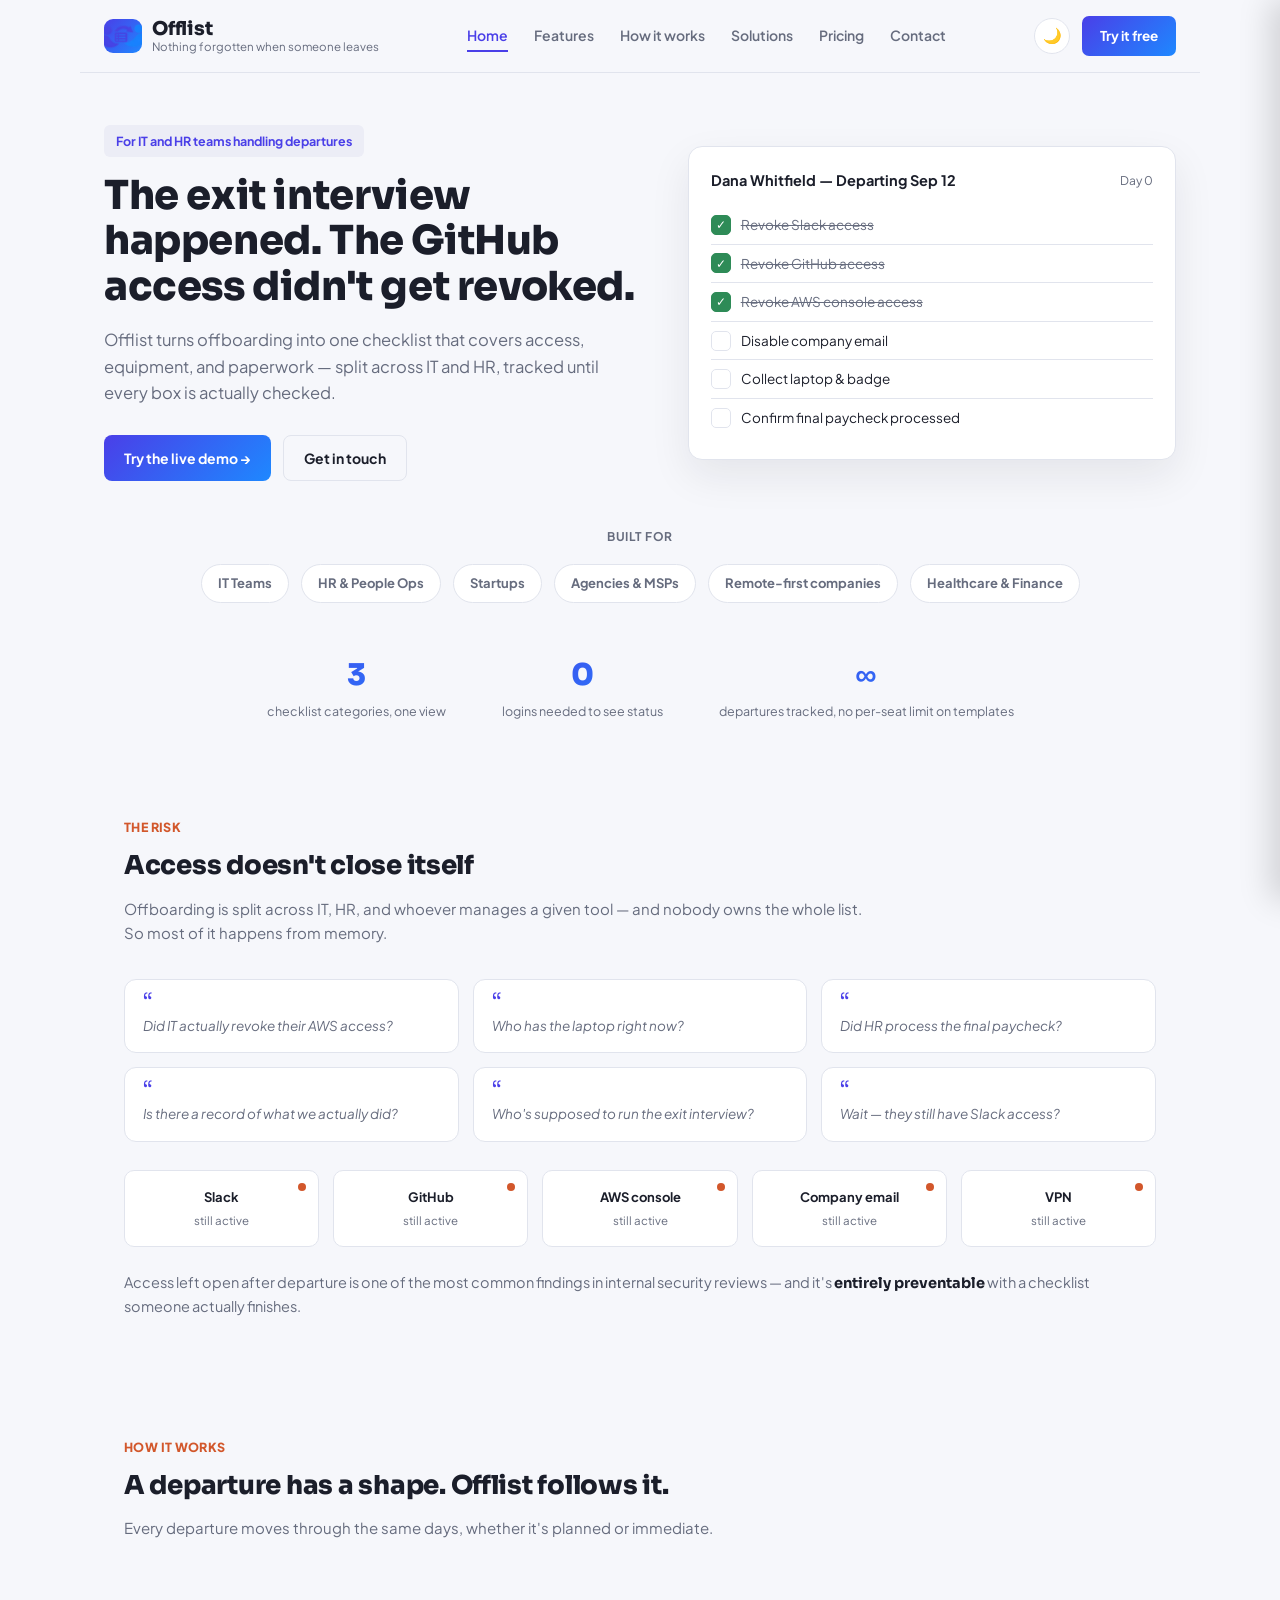
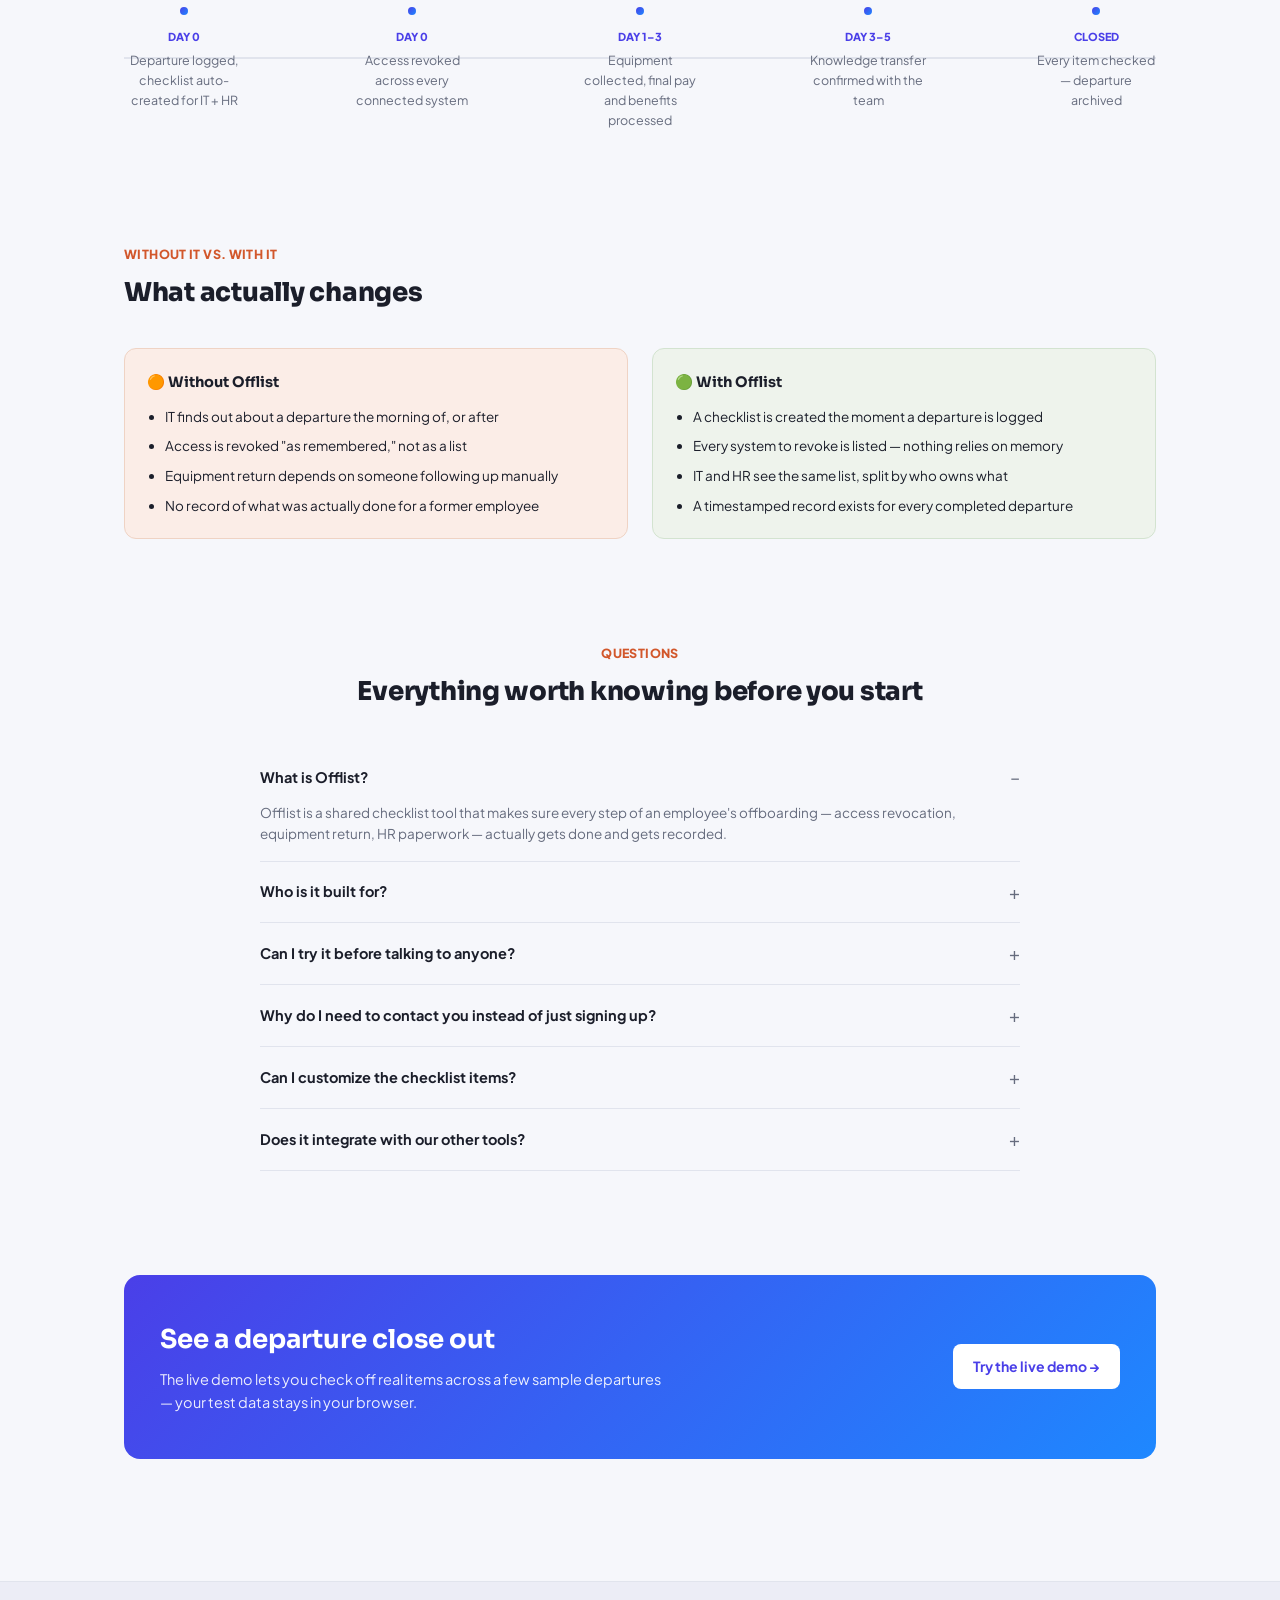
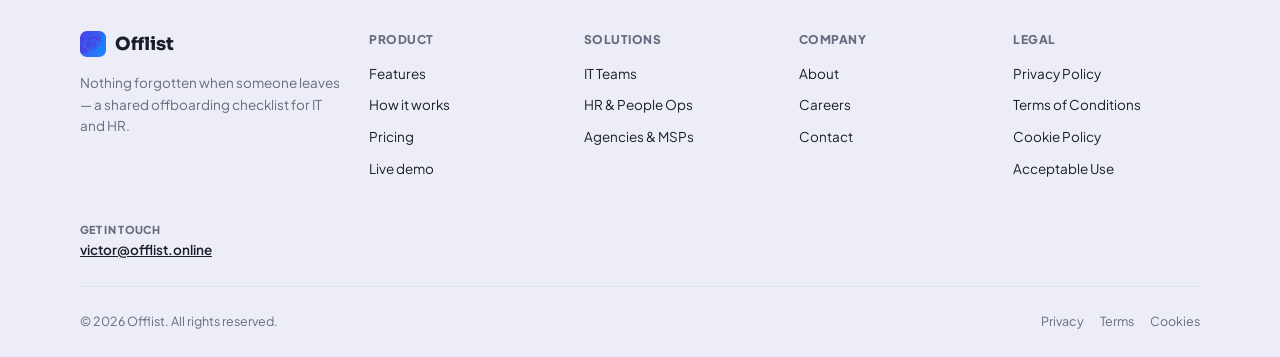
==== commit 34b73ec8: "Reduce navbar contents on mobile screen and reposition brand logo and its support text on mobile scr" ====
--- a/index.html
+++ b/index.html
@@ -66,10 +66,19 @@
     .hero{grid-template-columns:1fr;}
     .hero h1{font-size:29px;}
     .contrast{grid-template-columns:1fr;}
-    .day-track{flex-wrap:wrap; gap:20px;}
+    .cta-block{flex-direction:column; align-items:flex-start;}
+  }
+
+  @media (max-width:700px){
+    .day-timeline{padding:10px 0;}
     .day-line{display:none;}
-    .day-node{width:auto;}
-    .cta-block{flex-direction:column; align-items:flex-start;}
+    .day-track{flex-direction:column; align-items:center; gap:0; position:relative;}
+    .day-track::before{content:""; position:absolute; top:6px; bottom:6px; left:50%; width:2px; background:var(--border); transform:translateX(-50%);}
+    .day-node{width:100%; max-width:340px; padding:18px 0;}
+    .day-node .d-text{font-size:13.5px;}
+    .quote-bubble{font-size:14px;}
+    .section-head h2{font-size:23px;}
+    .hero p.lead{font-size:15.5px;}
   }
 </style>
 </head>
@@ -267,7 +276,7 @@
         <span class="brand-mark" style="width:26px;height:26px;border-radius:7px;"><img src="assets/logo.png" alt="" /></span>
         Offlist
       </div>
-      <p class="f-tagline">Nothing forgotten when someone leaves. A shared offboarding checklist for IT and HR.</p>
+      <p class="f-tagline">Nothing forgotten when someone leaves — a shared offboarding checklist for IT and HR.</p>
     </div>
     <div class="f-col">
       <h4>Product</h4>
--- a/styles.css
+++ b/styles.css
@@ -27,7 +27,7 @@
   max-width:1120px; margin:0 auto; position:relative; z-index:50;
 }
 .site-nav .brand{display:flex; align-items:center; gap:10px; text-decoration:none;}
-.brand-mark{width:34px; height:34px; border-radius:9px; flex-shrink:0; overflow:hidden; display:flex; align-items:center; justify-content:center; background:var(--grad);}
+.brand-mark{width:38px; height:34px; border-radius:9px; flex-shrink:0; overflow:hidden; display:flex; align-items:center; justify-content:center; background:var(--grad);}
 .brand-mark img{width:100%; height:100%; object-fit:cover;}
 .site-nav .brand-text{display:flex; flex-direction:column; line-height:1.2;}
 .site-nav .brand-name{font-family:'Sora',sans-serif; font-size:19px; font-weight:800; letter-spacing:-0.01em;}
@@ -45,7 +45,7 @@
 .theme-toggle:hover{background:var(--surface-dim);}
 .nav-cta{background:var(--grad); color:#fff; padding:9px 18px; border-radius:7px; text-decoration:none; font-size:13.5px; font-weight:700; white-space:nowrap;}
 .nav-cta:hover{opacity:0.92;}
-.hamburger{display:none; width:36px; height:36px; border-radius:8px; border:1px solid var(--border); background:var(--surface); cursor:pointer; align-items:center; justify-content:center; font-size:16px;}
+.hamburger{display:none; width:36px; height:36px; border-radius:8px; border:1px solid var(--border); background:var(--surface); color:var(--ink); cursor:pointer; align-items:center; justify-content:center; font-size:16px;}
 
 /* mobile side nav */
 .side-nav-overlay{display:none; position:fixed; inset:0; background:rgba(10,10,20,0.4); z-index:90;}
@@ -65,6 +65,8 @@
 @media (max-width:860px){
   .nav-links-desktop{display:none;}
   .hamburger{display:flex;}
+  .site-nav .brand-sub{display:none;}
+  .site-nav .nav-cta{display:none;}
 }
 
 /* ---------- footer (rich, multi-column) ---------- */
@@ -87,6 +89,8 @@
 
 @media (max-width:860px){
   footer.site-footer .footer-top{grid-template-columns:1fr 1fr; gap:28px 20px;}
+  footer.site-footer .footer-top > div:first-child{grid-column:1 / -1; margin-bottom:6px;}
+  footer.site-footer .f-tagline{max-width:44ch;}
 }
 @media (max-width:520px){
   footer.site-footer .footer-top{grid-template-columns:1fr 1fr;}
